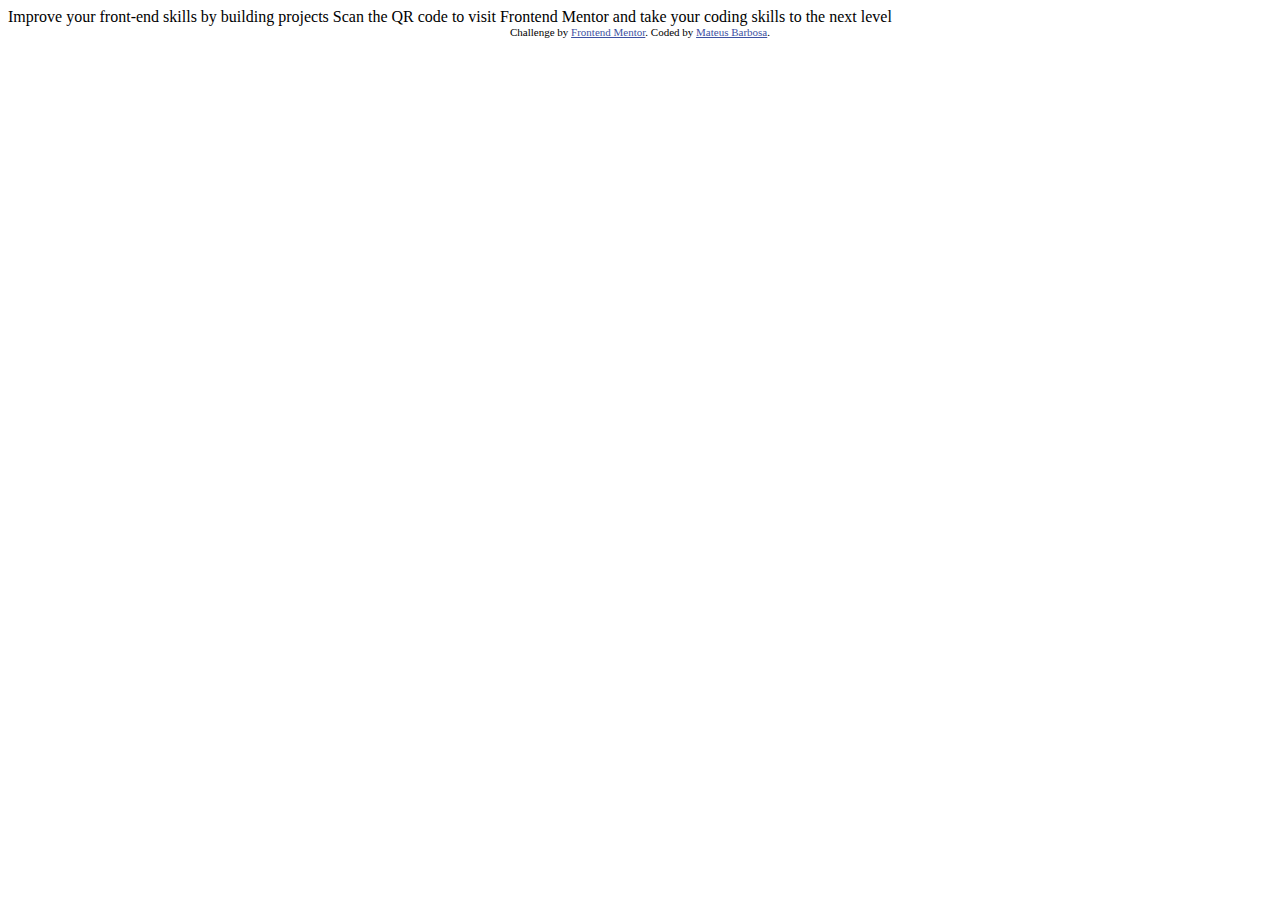
==== qr-code-component-main/index.html @ 9f6faf4f "Primeiro commit" ====
<!DOCTYPE html>
<html lang="en">
<head>
  <meta charset="UTF-8">
  <meta name="viewport" content="width=device-width, initial-scale=1.0"> <!-- displays site properly based on user's device -->

  <link rel="icon" type="image/png" sizes="32x32" href="./images/favicon-32x32.png">
  
  <title>Frontend Mentor | QR code component</title>

  <!-- Feel free to remove these styles or customise in your own stylesheet 👍 -->
  <style>
    .attribution { font-size: 11px; text-align: center; }
    .attribution a { color: hsl(228, 45%, 44%); }
  </style>
</head>
<body>

  Improve your front-end skills by building projects

  Scan the QR code to visit Frontend Mentor and take your coding skills to the next level
  
  <div class="attribution">
    Challenge by <a href="https://www.frontendmentor.io?ref=challenge" target="_blank">Frontend Mentor</a>. 
    Coded by <a href="#">Mateus Barbosa</a>.
  </div>
</body>
</html>
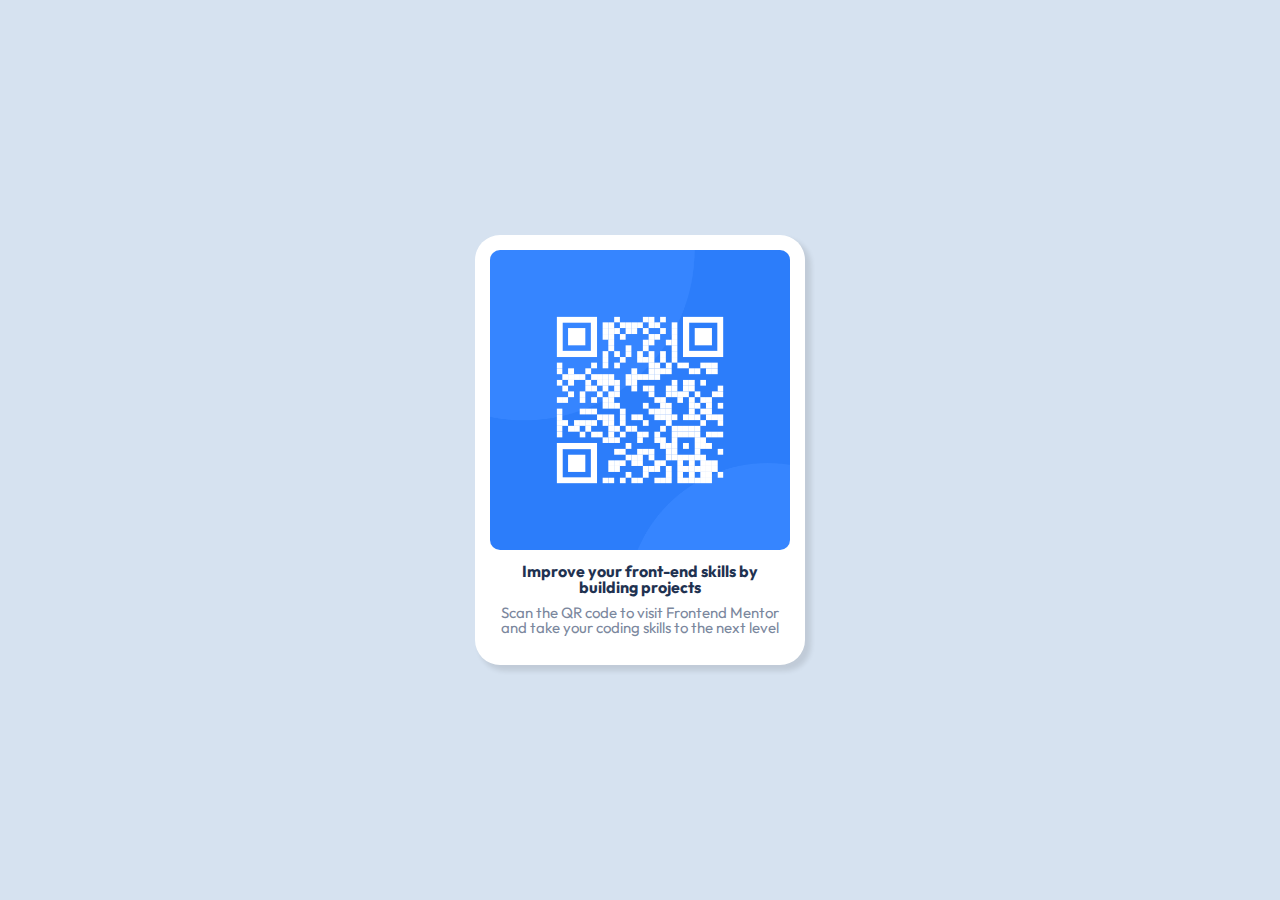
==== commit f7655719: "finalizado" ====
--- a/qr-code-component-main/index.html
+++ b/qr-code-component-main/index.html
@@ -1,28 +1,40 @@
 <!DOCTYPE html>
 <html lang="en">
-<head>
-  <meta charset="UTF-8">
-  <meta name="viewport" content="width=device-width, initial-scale=1.0"> <!-- displays site properly based on user's device -->
+  <head>
+    <meta charset="UTF-8" />
+    <meta name="viewport" content="width=device-width, initial-scale=1.0" />
+    <link
+      rel="icon"
+      type="image/png"
+      sizes="32x32"
+      href="./images/favicon-32x32.png"
+    />
+    <link rel="stylesheet" href="css/reset.css" />
+    <link rel="stylesheet" href="css/qrcode.css" />
+    <title>Frontend Mentor | QR code component</title>
+  </head>
 
-  <link rel="icon" type="image/png" sizes="32x32" href="./images/favicon-32x32.png">
-  
-  <title>Frontend Mentor | QR code component</title>
+  <body>
+    <div class="container">
+      <div class="card">
+        <div class="card__qrcode">
+          <img src="images/image-qr-code.png" alt="Frontend Mentor qrcode" />
+        </div>
+        <div class="card__text">
+          <h1>Improve your front-end skills by building projects</h1>
+          <p>
+            Scan the QR code to visit Frontend Mentor and take your coding
+            skills to the next level
+          </p>
+        </div>
+      </div>
+    </div>
 
-  <!-- Feel free to remove these styles or customise in your own stylesheet 👍 -->
-  <style>
-    .attribution { font-size: 11px; text-align: center; }
-    .attribution a { color: hsl(228, 45%, 44%); }
-  </style>
-</head>
-<body>
-
-  Improve your front-end skills by building projects
-
-  Scan the QR code to visit Frontend Mentor and take your coding skills to the next level
-  
-  <div class="attribution">
-    Challenge by <a href="https://www.frontendmentor.io?ref=challenge" target="_blank">Frontend Mentor</a>. 
-    Coded by <a href="#">Mateus Barbosa</a>.
-  </div>
-</body>
-</html>+    <div class="attribution">
+      Challenge by
+      <a href="https://www.frontendmentor.io?ref=challenge" target="_blank"
+        >Frontend Mentor</a
+      >. Coded by <a href="mteusbarbosa.github.io">Mateus Barbosa</a>.
+    </div>
+  </body>
+</html>
--- a/qr-code-component-main/css/qrcode.css
+++ b/qr-code-component-main/css/qrcode.css
@@ -0,0 +1,49 @@
+@import url("https://fonts.googleapis.com/css2?family=Outfit:wght@400;700&display=swap");
+
+body {
+  background-color: hsl(212, 45%, 89%);
+  min-height: 100vh;
+  display: flex;
+  align-items: center;
+}
+
+.container {
+  max-width: 330px;
+  margin: 0 auto;
+}
+
+.card {
+  align-self: center;
+  justify-content: center;
+  background-color: hsl(0, 0%, 100%);
+  padding: 15px;
+  border-radius: 25px;
+  box-shadow: 5px 5px 5px 1px rgba(0, 0, 0, 0.1);
+}
+
+.card__qrcode img {
+  width: 100%;
+  border-radius: 10px;
+}
+
+.card__text {
+  font-family: "Outfit", sans-serif;
+  text-align: center;
+}
+
+.card__text h1 {
+  color: hsl(218, 44%, 22%);
+  font-weight: 700;
+  padding: 10px;
+}
+
+.card__text p {
+  color: hsl(220, 15%, 55%);
+  font-weight: 400;
+  padding-bottom: 15px;
+  font-size: 15px;
+}
+
+.attribution {
+  display: none;
+}
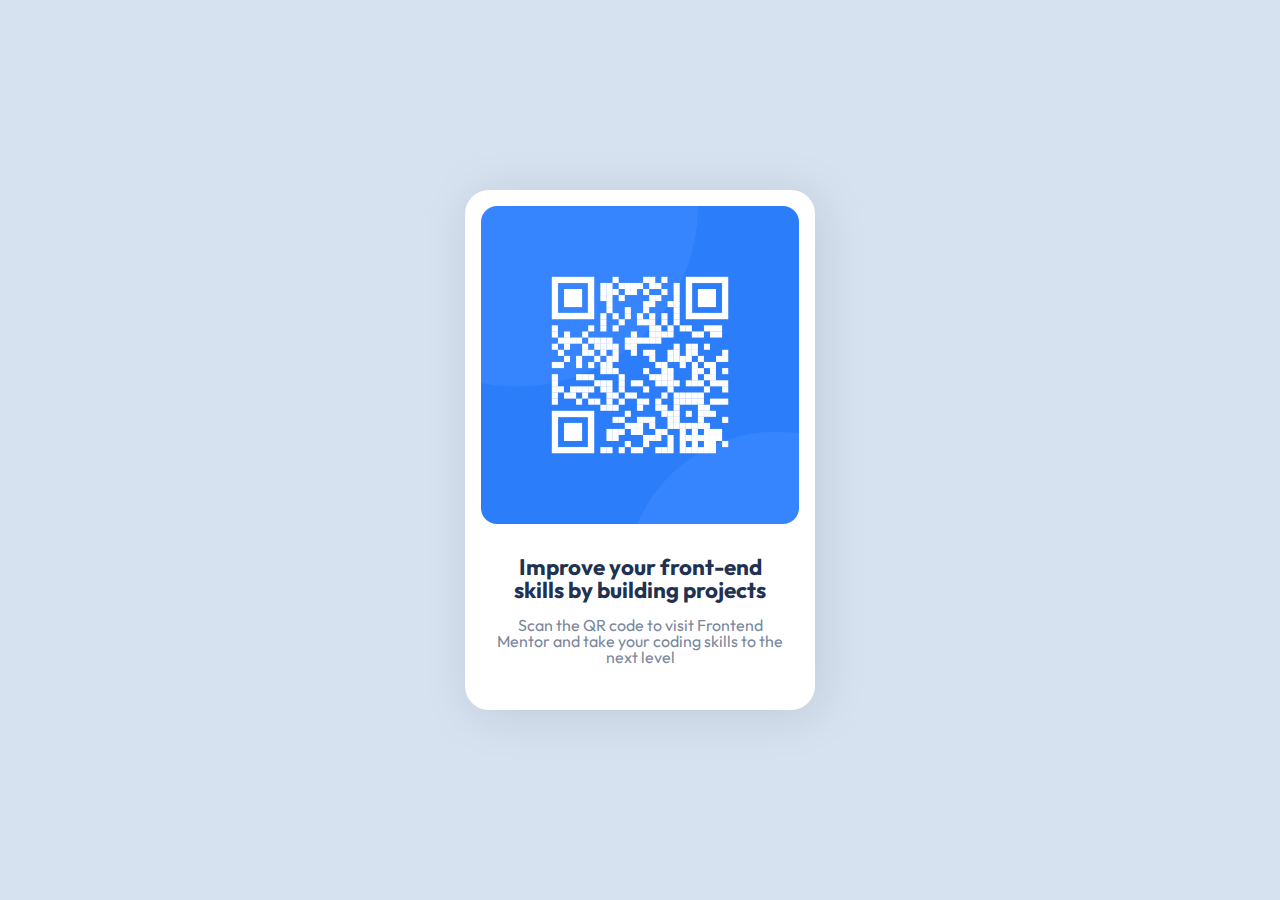
==== commit 7fc34b77: "feedback adjustment" ====
--- a/qr-code-component-main/index.html
+++ b/qr-code-component-main/index.html
@@ -15,7 +15,7 @@
   </head>
 
   <body>
-    <div class="container">
+    <main class="container">
       <div class="card">
         <div class="card__qrcode">
           <img src="images/image-qr-code.png" alt="Frontend Mentor qrcode" />
@@ -28,7 +28,7 @@
           </p>
         </div>
       </div>
-    </div>
+    </main>
 
     <div class="attribution">
       Challenge by
--- a/qr-code-component-main/css/qrcode.css
+++ b/qr-code-component-main/css/qrcode.css
@@ -8,7 +8,7 @@
 }
 
 .container {
-  max-width: 330px;
+  max-width: 350px;
   margin: 0 auto;
 }
 
@@ -16,32 +16,34 @@
   align-self: center;
   justify-content: center;
   background-color: hsl(0, 0%, 100%);
-  padding: 15px;
-  border-radius: 25px;
-  box-shadow: 5px 5px 5px 1px rgba(0, 0, 0, 0.1);
+  min-height: 450px;
+  padding: 1rem;
+  border-radius: 1.5rem;
+  box-shadow: 5px 5px 50px 0.1px rgba(0, 0, 0, 0.1);
 }
 
 .card__qrcode img {
   width: 100%;
-  border-radius: 10px;
+  border-radius: 1rem;
 }
 
 .card__text {
   font-family: "Outfit", sans-serif;
   text-align: center;
+  padding: 1.8rem 1rem;
 }
 
 .card__text h1 {
   color: hsl(218, 44%, 22%);
   font-weight: 700;
-  padding: 10px;
+  font-size: 1.4rem;
+  margin-bottom: 1rem;
 }
 
 .card__text p {
   color: hsl(220, 15%, 55%);
   font-weight: 400;
-  padding-bottom: 15px;
-  font-size: 15px;
+  font-size: 1rem;
 }
 
 .attribution {
